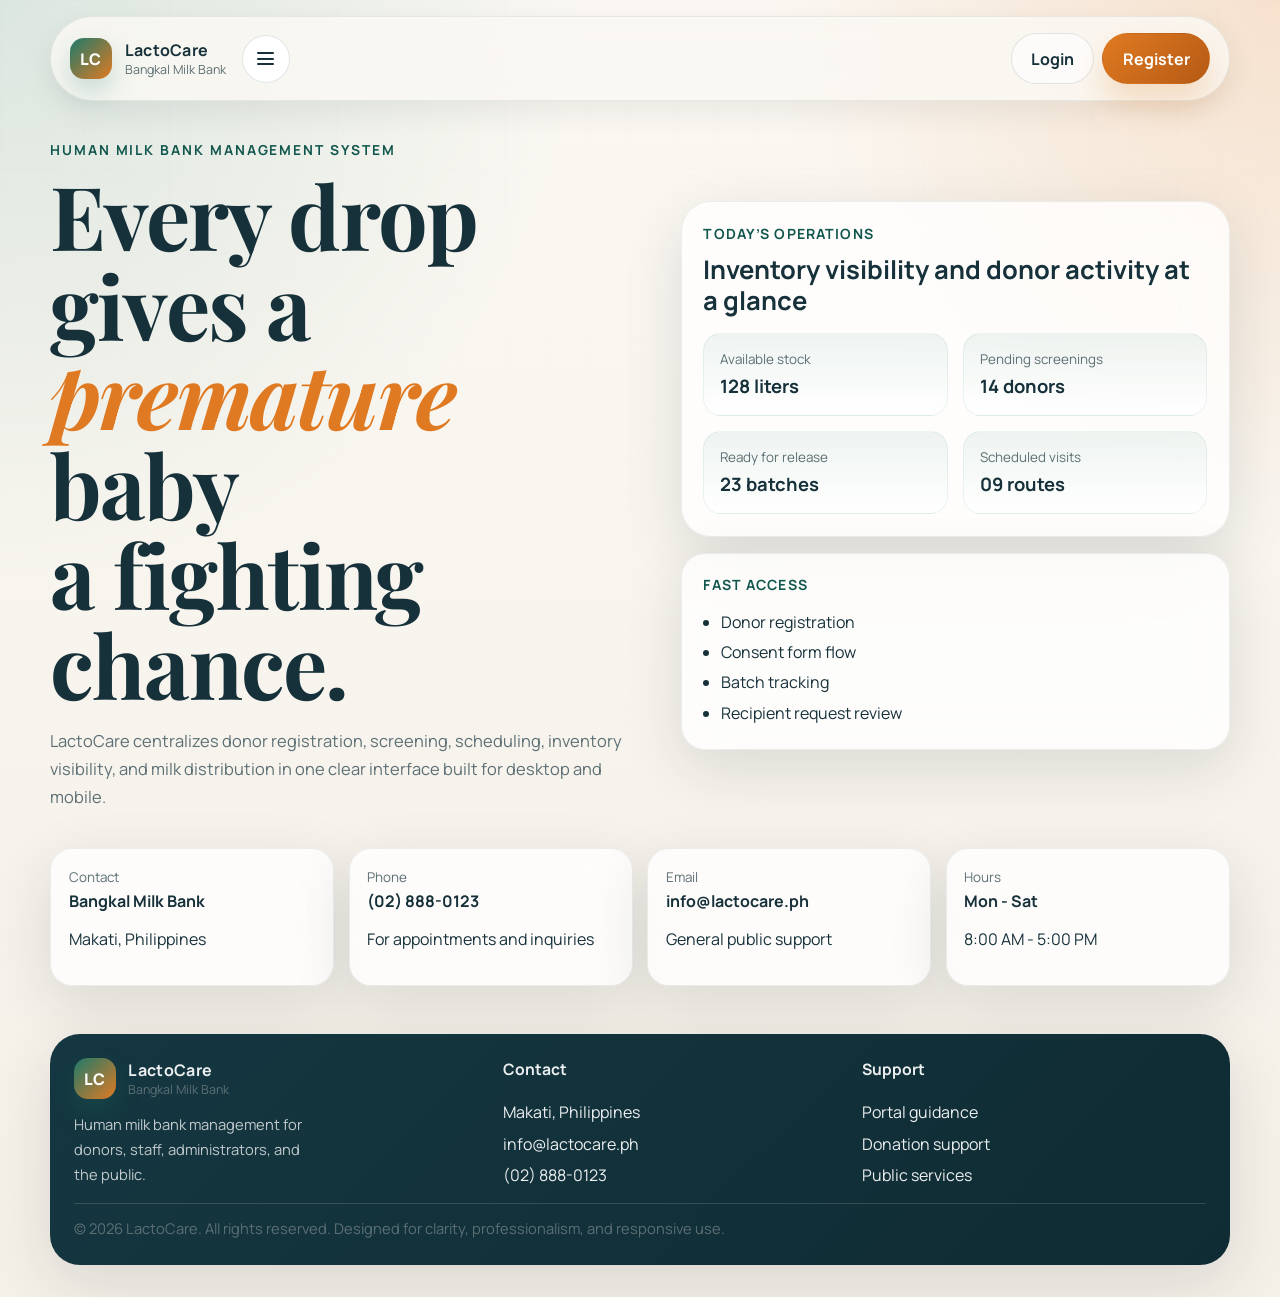
==== index.html @ b1096277 "Initial commit" ====
<!DOCTYPE html>
<html lang="en">
<head>
  <meta charset="UTF-8" />
  <meta name="viewport" content="width=device-width, initial-scale=1.0" />
  <meta name="description" content="LactoCare is a responsive front-end concept for the Bangkal Milk Bank, designed for donors, staff, administrators, and the public." />
  <title>LactoCare | Bangkal Milk Bank</title>
  <link rel="preconnect" href="https://fonts.googleapis.com" />
  <link rel="preconnect" href="https://fonts.gstatic.com" crossorigin />
  <link href="https://fonts.googleapis.com/css2?family=Manrope:wght@400;500;600;700;800&family=Playfair+Display:wght@600;700&display=swap" rel="stylesheet" />
  <link rel="stylesheet" href="styles.css" />
</head>
<body>
  <div class="page-shell">
    <header class="site-header">
      <a class="brand" href="#home" aria-label="LactoCare home">
        <span class="brand-mark">LC</span>
        <span>
          <strong>LactoCare</strong>
          <small>Bangkal Milk Bank</small>
        </span>
      </a>

      <button class="nav-toggle" type="button" aria-expanded="false" aria-controls="primary-navigation">
        <span></span>
        <span></span>
        <span></span>
        <span class="sr-only">Open navigation</span>
      </button>

      <div class="nav-actions">
        <a class="button button-secondary nav-login" href="register.html">Login</a>
        <a class="button button-accent" href="register.html">Register</a>
      </div>

      <nav class="site-nav" id="primary-navigation">
        <a href="index.html">Home</a>
        <a href="about.html">About Us</a>
        <a href="donor.html">Donor Registration</a>
        <a href="consent.html">Consent Form</a>
        <a href="history.html">My Donations</a>
        <a href="staff.html">Staff Dashboard</a>
        <a href="inventory.html">Inventory</a>
        <a href="products.html">Products</a>
      </nav>
    </header>

    <main>
      <section class="hero" id="home">
        <div class="hero-copy reveal">
          <p class="eyebrow">Human Milk Bank Management System</p>
          <h1>Every drop<br>gives a <em class="orange-highlight">premature</em> baby<br>a fighting chance.</h1>
          <p class="hero-text">
            LactoCare centralizes donor registration, screening, scheduling, inventory visibility, and milk distribution in one clear interface built for desktop and mobile.
          </p>
       </div>

        <div class="hero-panel reveal">
          <div class="glass-card hero-card hero-card-main">
            <p>Today’s Operations</p>
            <h2>Inventory visibility and donor activity at a glance</h2>
            <div class="mini-grid">
              <article>
                <span>Available stock</span>
                <strong>128 liters</strong>
              </article>
              <article>
                <span>Pending screenings</span>
                <strong>14 donors</strong>
              </article>
              <article>
                <span>Ready for release</span>
                <strong>23 batches</strong>
              </article>
              <article>
                <span>Scheduled visits</span>
                <strong>09 routes</strong>
              </article>
            </div>
          </div>

          <div class="glass-card hero-card hero-card-side">
            <p>Fast access</p>
            <ul>
              <li>Donor registration</li>
              <li>Consent form flow</li>
              <li>Batch tracking</li>
              <li>Recipient request review</li>
            </ul>
          </div>
        </div>
      </section>

      <section class="info-strip reveal" aria-label="Public information">
        <article>
          <span>Contact</span>
          <strong>Bangkal Milk Bank</strong>
          <p>Makati, Philippines</p>
        </article>
        <article>
          <span>Phone</span>
          <strong>(02) 888-0123</strong>
          <p>For appointments and inquiries</p>
        </article>
        <article>
          <span>Email</span>
          <strong>info@lactocare.ph</strong>
          <p>General public support</p>
        </article>
        <article>
          <span>Hours</span>
          <strong>Mon - Sat</strong>
          <p>8:00 AM - 5:00 PM</p>
        </article>
      </section>

      
    <footer class="site-footer">
      <div class="footer-brand">
        <a class="brand" href="#home" aria-label="LactoCare home">
          <span class="brand-mark">LC</span>
          <span>
            <strong>LactoCare</strong>
            <small>Bangkal Milk Bank</small>
          </span>
        </a>
        <p>Human milk bank management for donors, staff, administrators, and the public.</p>
      </div>
      <div class="footer-section">
        <h3>Contact</h3>
        <ul>
          <li>Makati, Philippines</li>
          <li><a href="mailto:info@lactocare.ph">info@lactocare.ph</a></li>
          <li><a href="tel:+6328880123">(02) 888-0123</a></li>
        </ul>
      </div>
      <div class="footer-section">
        <h3>Support</h3>
        <ul>
          <li>Portal guidance</li>
          <li>Donation support</li>
          <li>Public services</li>
        </ul>
      </div>
      <p class="footer-bottom">&copy; 2026 LactoCare. All rights reserved. Designed for clarity, professionalism, and responsive use.</p>
    </footer>
  </div>

  <script src="script.js"></script>
</body>
</html>
---- styles.css ----
:root {
  color-scheme: light;
  --bg: #f4f0e8;
  --bg-alt: #ffffff;
  --surface: rgba(255, 255, 255, 0.76);
  --surface-strong: #ffffff;
  --text: #17313b;
  --muted: #5c6f74;
  --primary: #1f7a6b;
  --primary-dark: #12574d;
  --secondary: #d9a441;
  --accent: #e07a22;
  --accent-dark: #b55a14;
  --line: rgba(23, 49, 59, 0.12);
  --shadow: 0 18px 60px rgba(18, 30, 36, 0.12);
  --radius-xl: 30px;
  --radius-lg: 22px;
  --radius-md: 16px;
  --content-width: min(1180px, calc(100vw - 2rem));
}

* {
  box-sizing: border-box;
}

html {
  scroll-behavior: smooth;
}

body {
  margin: 0;
  font-family: "Manrope", system-ui, sans-serif;
  color: var(--text);
  background:
    radial-gradient(circle at top left, rgba(31, 122, 107, 0.14), transparent 32%),
    radial-gradient(circle at top right, rgba(224, 122, 34, 0.18), transparent 28%),
    linear-gradient(180deg, #fbf8f3 0%, var(--bg) 100%);
}

body::before {
  content: "";
  position: fixed;
  inset: 0;
  pointer-events: none;
  background-image: linear-gradient(rgba(23, 49, 59, 0.025) 1px, transparent 1px), linear-gradient(90deg, rgba(23, 49, 59, 0.025) 1px, transparent 1px);
  background-size: 42px 42px;
  mask-image: linear-gradient(180deg, rgba(0, 0, 0, 0.35), transparent 80%);
}

img {
  max-width: 100%;
  display: block;
}

button,
a {
  font: inherit;
}

input,
select,
textarea {
  font: inherit;
  color: var(--text);
}

input,
select,
textarea {
  width: 100%;
  min-height: 3rem;
  padding: 0.8rem 0.95rem;
  border: 1px solid rgba(23, 49, 59, 0.15);
  border-radius: 14px;
  background: rgba(255, 255, 255, 0.82);
  transition: border-color 160ms ease, box-shadow 160ms ease, transform 160ms ease;
}

textarea {
  min-height: 8rem;
  resize: vertical;
}

input:focus,
select:focus,
textarea:focus {
  outline: none;
  border-color: rgba(31, 122, 107, 0.5);
  box-shadow: 0 0 0 4px rgba(31, 122, 107, 0.12);
}

label {
  display: block;
  margin: 0 0 0.45rem;
  font-size: 0.92rem;
  font-weight: 700;
}

table {
  width: 100%;
  border-collapse: collapse;
}

th,
td {
  padding: 0.85rem 0.8rem;
  text-align: left;
  border-bottom: 1px solid rgba(23, 49, 59, 0.1);
}

th {
  color: var(--primary-dark);
  font-size: 0.86rem;
  letter-spacing: 0.08em;
  text-transform: uppercase;
}

.form-card,
.table-card {
  padding: 1.25rem;
  border-radius: var(--radius-lg);
  background: var(--surface-strong);
  border: 1px solid rgba(23, 49, 59, 0.08);
  box-shadow: var(--shadow);
}

.field-grid {
  display: grid;
  gap: 1rem;
}

.stack-top {
  margin-top: 1rem;
}

.action-row-spaced {
  margin-top: 1rem;
}

.field-grid.two-col {
  grid-template-columns: repeat(2, minmax(0, 1fr));
}

.helper-text {
  margin: 0.35rem 0 0;
  color: var(--muted);
  font-size: 0.88rem;
}

.status-pill {
  display: inline-flex;
  align-items: center;
  justify-content: center;
  padding: 0.45rem 0.75rem;
  border-radius: 999px;
  background: rgba(31, 122, 107, 0.1);
  color: var(--primary-dark);
  font-size: 0.8rem;
  font-weight: 700;
}

.status-pill.is-collected {
  background: rgba(31, 122, 107, 0.12);
  color: var(--primary-dark);
}

.status-pill.is-screened {
  background: rgba(224, 122, 34, 0.14);
  color: var(--accent-dark);
}

.status-pill.is-pasteurized {
  background: rgba(102, 94, 196, 0.14);
  color: #5c4eb3;
}

.status-pill.is-ready {
  background: rgba(104, 168, 84, 0.14);
  color: #4a8c3a;
}

.status-pill.is-urgent {
  background: rgba(224, 122, 34, 0.14);
  color: var(--accent-dark);
}

.status-pill.is-normal {
  background: rgba(31, 122, 107, 0.12);
  color: var(--primary-dark);
}

.dashboard-shell {
  display: grid;
  grid-template-columns: 220px minmax(0, 1fr);
  gap: 1rem;
  align-items: start;
  margin-top: 1rem;
}

.dashboard-sidebar {
  position: sticky;
  top: 7.25rem;
  display: grid;
  gap: 1.2rem;
  padding: 1rem;
  border-radius: var(--radius-xl);
  background: linear-gradient(180deg, #214b46 0%, #17323f 100%);
  border: 1px solid rgba(241, 205, 133, 0.14);
  box-shadow: 0 18px 36px rgba(15, 43, 51, 0.18);
  color: rgba(255, 255, 255, 0.94);
}

.sidebar-group {
  display: grid;
  gap: 0.6rem;
}

.sidebar-label {
  margin: 0;
  color: rgba(255, 255, 255, 0.84);
  font-size: 0.78rem;
  font-weight: 800;
  letter-spacing: 0.12em;
  text-transform: uppercase;
}

.sidebar-nav {
  display: grid;
  gap: 0.35rem;
}

.sidebar-nav a {
  display: block;
  padding: 0.7rem 0.85rem;
  border-radius: 14px;
  color: rgba(255, 255, 255, 0.72);
  background: transparent;
  transition: background-color 160ms ease, color 160ms ease, transform 160ms ease;
}

.sidebar-nav a.is-active,
.sidebar-nav a:hover,
.sidebar-nav a:focus-visible {
  color: white;
  background: rgba(255, 255, 255, 0.12);
  transform: translateX(2px);
}

.sidebar-title {
  margin: 0;
  color: var(--primary-dark);
  font-size: 0.78rem;
  font-weight: 800;
  letter-spacing: 0.12em;
  text-transform: uppercase;
}

.sidebar-link {
  display: block;
  padding: 0.7rem 0.85rem;
  border-radius: 14px;
  color: var(--muted);
  background: transparent;
  transition: background-color 160ms ease, color 160ms ease, transform 160ms ease;
}

.sidebar-link.is-active,
.sidebar-link:hover,
.sidebar-link:focus-visible {
  color: var(--text);
  background: rgba(31, 122, 107, 0.08);
  transform: translateX(2px);
}

.dashboard-content {
  display: grid;
  gap: 1rem;
}

.dashboard-main {
  display: grid;
  gap: 1rem;
}

.dashboard-top {
  display: flex;
  align-items: center;
  justify-content: space-between;
  gap: 1rem;
  padding: 1rem 1.2rem;
  border-radius: var(--radius-xl);
  background: rgba(255, 255, 255, 0.72);
  border: 1px solid rgba(23, 49, 59, 0.08);
  box-shadow: var(--shadow);
}

.dashboard-top h1 {
  margin: 0.2rem 0 0;
}

.dashboard-actions {
  display: flex;
  align-items: center;
  gap: 0.7rem;
}

.dashboard-mini-pill {
  width: 1.8rem;
  height: 1rem;
  border-radius: 999px;
  background: rgba(23, 49, 59, 0.08);
  border: 1px solid rgba(23, 49, 59, 0.08);
}

.dashboard-banner {
  padding: 0.9rem 1rem;
  border-radius: 14px;
  border: 1px solid rgba(224, 122, 34, 0.5);
  background: rgba(224, 122, 34, 0.08);
  color: #8b4b12;
  font-weight: 700;
}

.dashboard-topbar {
  display: flex;
  align-items: center;
  justify-content: space-between;
  gap: 1rem;
  padding: 1rem 1.2rem;
  border-radius: var(--radius-xl);
  background: rgba(255, 255, 255, 0.72);
  border: 1px solid rgba(23, 49, 59, 0.08);
  box-shadow: var(--shadow);
}

.topbar-actions {
  display: flex;
  align-items: center;
  gap: 0.7rem;
}

.topbar-chip {
  width: 1.8rem;
  height: 1rem;
  border-radius: 999px;
  background: rgba(23, 49, 59, 0.08);
  border: 1px solid rgba(23, 49, 59, 0.08);
}

.dashboard-alert {
  padding: 0.9rem 1rem;
  border-radius: 14px;
  border: 1px solid rgba(224, 122, 34, 0.5);
  background: rgba(224, 122, 34, 0.08);
  color: #8b4b12;
  font-weight: 700;
}

.metric-grid {
  display: grid;
  grid-template-columns: repeat(4, minmax(0, 1fr));
  gap: 1rem;
}

.dashboard-stats {
  display: grid;
  grid-template-columns: repeat(4, minmax(0, 1fr));
  gap: 1rem;
}

.metric-card {
  padding: 1rem 1.05rem;
  border-radius: var(--radius-lg);
  background: rgba(255, 255, 255, 0.82);
  border: 1px solid rgba(23, 49, 59, 0.08);
  box-shadow: var(--shadow);
}

.metric-card span {
  display: block;
  color: var(--muted);
  font-size: 0.84rem;
}

.metric-card strong {
  display: block;
  margin-top: 0.35rem;
  font-size: 2rem;
  line-height: 1;
  color: var(--text);
}

.metric-card p {
  margin: 0.4rem 0 0;
  color: var(--primary-dark);
  font-size: 0.88rem;
}

.dashboard-grid-two {
  display: grid;
  grid-template-columns: repeat(2, minmax(0, 1fr));
  gap: 1rem;
}

.dashboard-card {
  padding: 1.1rem;
  border-radius: var(--radius-lg);
  background: rgba(255, 255, 255, 0.82);
  border: 1px solid rgba(23, 49, 59, 0.08);
  box-shadow: var(--shadow);
}

.dashboard-card-head {
  display: flex;
  align-items: center;
  justify-content: space-between;
  gap: 0.75rem;
  margin-bottom: 0.9rem;
}

.dashboard-card-head h2 {
  margin: 0;
}

.dashboard-grid {
  display: grid;
  grid-template-columns: 1.2fr 1fr;
  gap: 1rem;
}

.panel-card {
  padding: 1.1rem;
  border-radius: var(--radius-lg);
  background: rgba(255, 255, 255, 0.82);
  border: 1px solid rgba(23, 49, 59, 0.08);
  box-shadow: var(--shadow);
}

.panel-card h2,
.panel-card h3 {
  margin-top: 0;
}

.panel-header {
  display: flex;
  align-items: center;
  justify-content: space-between;
  gap: 0.75rem;
  margin-bottom: 0.9rem;
}

.panel-link {
  color: var(--primary-dark);
  font-weight: 700;
}

.batch-list,
.request-list {
  display: grid;
  gap: 0.85rem;
}

.batch-row,
.request-row {
  display: grid;
  grid-template-columns: auto 1fr auto auto;
  gap: 0.8rem;
  align-items: center;
  padding: 0.8rem 0;
  border-top: 1px solid rgba(23, 49, 59, 0.08);
}

.batch-row:first-child,
.request-row:first-child {
  border-top: 0;
  padding-top: 0;
}

.batch-id,
.request-name {
  font-weight: 800;
  color: var(--text);
}

.batch-name {
  color: var(--muted);
  font-size: 0.88rem;
}

.batch-meta,
.request-meta {
  color: var(--muted);
  font-size: 0.88rem;
}

.request-hospital {
  color: var(--muted);
  font-size: 0.84rem;
}

.request-volume,
.batch-volume {
  font-weight: 700;
  color: var(--text);
}

.status-chip {
  display: inline-flex;
  align-items: center;
  justify-content: center;
  padding: 0.35rem 0.7rem;
  border-radius: 999px;
  font-size: 0.76rem;
  font-weight: 800;
  text-transform: uppercase;
}

.status-chip.is-collected { background: rgba(31, 122, 107, 0.12); color: var(--primary-dark); }
.status-chip.is-screened { background: rgba(224, 122, 34, 0.14); color: var(--accent-dark); }
.status-chip.is-pasteurized { background: rgba(102, 94, 196, 0.14); color: #5c4eb3; }
.status-chip.is-ready { background: rgba(104, 168, 84, 0.14); color: #4a8c3a; }
.status-chip.is-urgent { background: rgba(224, 122, 34, 0.14); color: var(--accent-dark); }
.status-chip.is-normal { background: rgba(31, 122, 107, 0.12); color: var(--primary-dark); }

.program-row {
  display: grid;
  grid-template-columns: 110px minmax(0, 1fr) auto;
  gap: 0.85rem;
  align-items: center;
  padding: 0.55rem 0;
}

.program-bars {
  display: grid;
  gap: 0.9rem;
}

.program-bar {
  display: grid;
  grid-template-columns: 110px 1fr auto;
  gap: 0.85rem;
  align-items: center;
}

.program-track {
  position: relative;
  height: 0.65rem;
  border-radius: 999px;
  background: rgba(23, 49, 59, 0.08);
  overflow: hidden;
}

.program-fill {
  position: absolute;
  inset: 0 auto 0 0;
  width: 0%;
  border-radius: inherit;
  background: linear-gradient(135deg, var(--primary), var(--accent));
  transition: width 420ms ease;
}

.program-fill.is-teal { background: linear-gradient(135deg, var(--primary), #33a696); }
.program-fill.is-orange { background: linear-gradient(135deg, var(--accent), var(--accent-dark)); }
.program-fill.is-gold { background: linear-gradient(135deg, #c99400, #e0b13d); }

.program-fill.orange { background: linear-gradient(135deg, var(--accent), var(--accent-dark)); }
.program-fill.teal { background: linear-gradient(135deg, var(--primary), #33a696); }
.program-fill.gold { background: linear-gradient(135deg, #c99400, #e0b13d); }

.dashboard-note {
  margin: 0;
  color: var(--muted);
  font-size: 0.92rem;
}

.auth-shell {
  display: grid;
  grid-template-columns: 0.9fr 1.1fr;
  gap: 1.25rem;
  align-items: stretch;
  min-height: calc(100vh - 2rem);
}

.auth-panel,
.auth-form-panel {
  border-radius: var(--radius-xl);
  overflow: hidden;
  box-shadow: var(--shadow);
  border: 1px solid rgba(23, 49, 59, 0.08);
}

.auth-panel {
  display: grid;
  align-content: space-between;
  padding: 1.5rem;
  color: white;
  background:
    radial-gradient(circle at top left, rgba(255, 255, 255, 0.24), transparent 32%),
    linear-gradient(150deg, #174c44 0%, #1f7a6b 52%, #2f9b87 100%);
}

.auth-panel .eyebrow,
.auth-panel p,
.auth-panel li {
  color: rgba(255, 255, 255, 0.9);
}

.auth-panel h1 {
  margin: 0;
  font-family: "Playfair Display", Georgia, serif;
  font-size: clamp(2.5rem, 5vw, 4.8rem);
  line-height: 0.98;
}

.auth-badge-row {
  display: flex;
  flex-wrap: wrap;
  gap: 0.65rem;
  margin-top: 1.1rem;
}

.auth-badge {
  padding: 0.55rem 0.8rem;
  border-radius: 999px;
  background: rgba(255, 255, 255, 0.14);
  border: 1px solid rgba(255, 255, 255, 0.18);
  font-size: 0.88rem;
}

.auth-card-stack {
  display: grid;
  gap: 0.8rem;
}

.auth-stat {
  padding: 0.9rem 1rem;
  border-radius: 18px;
  background: rgba(255, 255, 255, 0.12);
  border: 1px solid rgba(255, 255, 255, 0.16);
}

.auth-form-panel {
  padding: 1.5rem;
  background: var(--surface-strong);
}

.auth-form-panel h2 {
  margin: 0 0 0.4rem;
  font-family: "Playfair Display", Georgia, serif;
  font-size: clamp(1.8rem, 3vw, 2.4rem);
}

.auth-kicker {
  margin-top: 2rem;
}

.auth-intro {
  max-width: 34ch;
  line-height: 1.7;
}

.auth-form-panel form {
  display: grid;
  gap: 1rem;
  margin-top: 1.25rem;
}

.auth-actions {
  display: flex;
  flex-wrap: wrap;
  gap: 0.75rem;
  justify-content: space-between;
  align-items: center;
}

.auth-links {
  display: flex;
  flex-wrap: wrap;
  gap: 0.7rem 1rem;
  color: var(--muted);
  font-size: 0.92rem;
}

.auth-links a {
  color: var(--primary-dark);
  font-weight: 700;
}

.auth-note {
  margin: 0;
  padding: 0.9rem 1rem;
  border-radius: 18px;
  background: rgba(31, 122, 107, 0.08);
  color: var(--muted);
}

a {
  color: inherit;
  text-decoration: none;
}

.page-shell {
  width: var(--content-width);
  margin: 0 auto;
  padding: 1rem 0 2rem;
}

.site-header {
  position: sticky;
  top: 0.8rem;
  z-index: 20;
  display: flex;
  align-items: center;
  justify-content: space-between;
  gap: 1rem;
  margin-bottom: 1.2rem;
  padding: 1rem 1.2rem;
  background: rgba(251, 248, 243, 0.82);
  backdrop-filter: blur(18px);
  border: 1px solid rgba(23, 49, 59, 0.08);
  border-radius: 999px;
  box-shadow: 0 10px 30px rgba(21, 34, 41, 0.08);
  overflow: visible;
}

.brand {
  display: inline-flex;
  align-items: center;
  gap: 0.8rem;
}

.brand strong,
.brand small {
  display: block;
}

.brand strong {
  font-size: 1rem;
  letter-spacing: 0.02em;
}

.brand small {
  color: var(--muted);
  font-size: 0.78rem;
}

.brand-mark {
  display: grid;
  place-items: center;
  width: 2.6rem;
  height: 2.6rem;
  border-radius: 14px;
  background: linear-gradient(135deg, var(--primary), var(--accent));
  color: white;
  font-weight: 800;
  box-shadow: 0 12px 24px rgba(31, 122, 107, 0.22);
}

.nav-actions {
  display: flex;
  align-items: center;
  gap: 0.5rem;
  margin-left: auto;
}

.nav-actions .button {
  white-space: nowrap;
}

.site-nav {
  display: none;
  position: absolute;
  top: calc(100% + 0.7rem);
  left: 1rem;
  right: 1rem;
  padding: 0.8rem;
  flex-direction: column;
  align-items: stretch;
  gap: 0.35rem;
  background: rgba(248, 243, 235, 0.98);
  border: 1px solid rgba(23, 49, 59, 0.08);
  border-radius: 28px;
  box-shadow: 0 18px 38px rgba(21, 34, 41, 0.14);
  z-index: 21;
}

.site-nav.is-open {
  display: flex;
}

.site-nav a {
  padding: 0.78rem 1rem;
  border-radius: 16px;
  color: var(--muted);
  background: rgba(31, 122, 107, 0.03);
  transition: background-color 160ms ease, color 160ms ease, transform 160ms ease;
}

.site-nav a.nav-cta {
  color: white;
  background: linear-gradient(135deg, var(--accent), var(--accent-dark));
  box-shadow: 0 12px 24px rgba(224, 122, 34, 0.22);
}

.site-nav a.nav-cta:hover,
.site-nav a.nav-cta:focus-visible {
  color: white;
  background: linear-gradient(135deg, var(--accent-dark), #9a4910);
}

.site-nav a:hover,
.site-nav a:focus-visible {
  color: var(--text);
  background: rgba(31, 122, 107, 0.08);
  transform: translateY(-1px);
}

.nav-toggle {
  display: inline-flex;
  width: 3rem;
  height: 3rem;
  border: 1px solid var(--line);
  border-radius: 999px;
  background: var(--bg-alt);
  align-items: center;
  justify-content: center;
  gap: 0.22rem;
  flex-direction: column;
  cursor: pointer;
}

.nav-toggle span {
  width: 1.1rem;
  height: 2px;
  border-radius: 999px;
  background: var(--text);
}

.hero {
  display: grid;
  grid-template-columns: 1.05fr 0.95fr;
  gap: 1.5rem;
  align-items: center;
  padding: 1.2rem 0 1.8rem;
}

.hero-copy,
.hero-panel,
.content-section,
.cta-panel,
.info-strip,
.site-footer {
  position: relative;
}

.eyebrow {
  margin: 0 0 0.7rem;
  color: var(--primary-dark);
  font-size: 0.86rem;
  font-weight: 700;
  letter-spacing: 0.14em;
  text-transform: uppercase;
}

.hero h1,
.section-heading h2,
.cta-panel h2 {
  margin: 0;
  font-family: "Playfair Display", Georgia, serif;
  letter-spacing: -0.02em;
  line-height: 1.02;
}

.hero h1 {
  max-width: 11ch;
  font-size: clamp(3rem, 8vw, 5.5rem);
}

.orange-highlight {
  color: var(--accent);
}

.hero-text,
.text-block p,
.service-card p,
.program-card p,
.timeline p,
.cta-panel p,
.site-footer p {
  color: var(--muted);
  line-height: 1.7;
}

.hero-text {
  max-width: 60ch;
  margin: 1.2rem 0 0;
  font-size: 1.03rem;
}

.hero-actions {
  display: flex;
  flex-wrap: wrap;
  gap: 0.85rem;
  margin-top: 1.6rem;
}

.button {
  display: inline-flex;
  align-items: center;
  justify-content: center;
  min-height: 3.2rem;
  padding: 0.8rem 1.2rem;
  border-radius: 999px;
  border: 1px solid transparent;
  font-weight: 700;
  transition: transform 160ms ease, box-shadow 160ms ease, background-color 160ms ease, border-color 160ms ease;
}

.button:hover,
.button:focus-visible {
  transform: translateY(-2px);
}

.button-primary {
  color: white;
  background: linear-gradient(135deg, var(--primary), #2f9b87);
  box-shadow: 0 18px 30px rgba(31, 122, 107, 0.24);
}

.button-primary:hover,
.button-primary:focus-visible {
  box-shadow: 0 20px 36px rgba(31, 122, 107, 0.3);
}

.button-secondary {
  color: var(--text);
  background: rgba(255, 255, 255, 0.62);
  border-color: var(--line);
}

.button-accent {
  color: white;
  background: linear-gradient(135deg, var(--accent), var(--accent-dark));
  box-shadow: 0 18px 30px rgba(224, 122, 34, 0.22);
}

.button-accent:hover,
.button-accent:focus-visible {
  box-shadow: 0 20px 36px rgba(224, 122, 34, 0.28);
}

.hero-metrics {
  display: grid;
  grid-template-columns: repeat(3, minmax(0, 1fr));
  gap: 0.9rem;
  padding: 0;
  margin: 2rem 0 0;
  list-style: none;
}

.hero-metrics li {
  padding: 1rem;
  border-radius: var(--radius-md);
  background: rgba(255, 255, 255, 0.66);
  border: 1px solid var(--line);
  backdrop-filter: blur(12px);
}

.hero-metrics strong {
  display: block;
  font-size: 1.3rem;
}

.hero-metrics span {
  color: var(--muted);
  font-size: 0.88rem;
}

.hero-panel {
  display: grid;
  gap: 1rem;
}

.glass-card,
.info-strip article,
.service-card,
.program-card,
.timeline article,
.feature-list article,
.cta-panel {
  background: var(--surface);
  border: 1px solid rgba(23, 49, 59, 0.08);
  box-shadow: var(--shadow);
  backdrop-filter: blur(20px);
}

.hero-card {
  border-radius: var(--radius-xl);
}

.hero-card-main {
  padding: 1.35rem;
}

.hero-card-main p,
.hero-card-side p {
  margin: 0 0 0.8rem;
  color: var(--primary-dark);
  font-size: 0.88rem;
  font-weight: 700;
  letter-spacing: 0.08em;
  text-transform: uppercase;
}

.hero-card-main h2 {
  margin: 0 0 1rem;
  font-size: 1.6rem;
  line-height: 1.2;
}

.mini-grid {
  display: grid;
  grid-template-columns: repeat(2, minmax(0, 1fr));
  gap: 0.9rem;
}

.mini-grid article {
  padding: 1rem;
  border-radius: 18px;
  background: linear-gradient(180deg, rgba(31, 122, 107, 0.07), rgba(255, 255, 255, 0.85));
  border: 1px solid rgba(31, 122, 107, 0.08);
}

.mini-grid span,
.info-strip span {
  display: block;
  color: var(--muted);
  font-size: 0.84rem;
}

.mini-grid strong {
  display: block;
  margin-top: 0.35rem;
  font-size: 1.15rem;
}

.hero-card-side {
  padding: 1.3rem 1.35rem;
  align-self: end;
  border-radius: 24px;
}

.hero-card-side ul {
  margin: 0;
  padding-left: 1.1rem;
  color: var(--text);
  line-height: 1.9;
}

.info-strip {
  display: grid;
  grid-template-columns: repeat(4, minmax(0, 1fr));
  gap: 0.9rem;
  margin-top: 0.5rem;
}

.info-strip article {
  padding: 1.15rem 1.1rem;
  border-radius: 22px;
}

.info-strip strong {
  display: block;
  margin: 0.3rem 0;
  font-size: 1rem;
}

.content-section {
  padding: 3.5rem 0 0;
}

.section-heading {
  display: grid;
  gap: 0.15rem;
  margin-bottom: 1.25rem;
}

.section-heading h2,
.cta-panel h2 {
  max-width: 16ch;
  font-size: clamp(2rem, 4vw, 3.3rem);
}

.two-column-layout {
  display: grid;
  grid-template-columns: 1fr 1fr;
  gap: 1rem;
}

.text-block,
.feature-list,
.programs-layout,
.timeline {
  display: grid;
  gap: 1rem;
}

.text-block {
  padding: 1.2rem 0;
}

.feature-list article,
.service-card,
.program-card,
.timeline article,
.cta-panel {
  border-radius: var(--radius-lg);
}

.feature-list article,
.service-card,
.program-card {
  padding: 1.25rem;
}

.feature-list h3,
.service-card h3,
.program-card h3,
.timeline h3 {
  margin: 0 0 0.45rem;
  font-size: 1.12rem;
}

.card-grid,
.programs-layout {
  grid-template-columns: repeat(4, minmax(0, 1fr));
}

.about-hero,
.donor-hero,
.consent-hero,
.history-hero {
  padding: 1rem 0 1.3rem;
}

.about-title,
.donor-hero h1,
.consent-hero h1,
.history-hero h1 {
  margin: 0;
  font-family: "Playfair Display", Georgia, serif;
  letter-spacing: -0.03em;
  line-height: 0.98;
  font-size: clamp(2.6rem, 5vw, 4.4rem);
}

.about-sub,
.donor-hero-text,
.consent-hero-text,
.history-hero-text {
  max-width: 58ch;
  margin: 0.85rem 0 0;
  color: var(--muted);
  line-height: 1.7;
}

.about-grid {
  display: grid;
  grid-template-columns: repeat(2, minmax(0, 1fr));
  gap: 1rem;
  margin-top: 1rem;
}

.about-card,
.facility-card,
.history-summary-card,
.consent-card,
.donor-card {
  padding: 1.15rem;
  border-radius: var(--radius-lg);
  background: rgba(255, 255, 255, 0.82);
  border: 1px solid rgba(23, 49, 59, 0.08);
  box-shadow: var(--shadow);
}

.facility-grid {
  display: grid;
  grid-template-columns: repeat(3, minmax(0, 1fr));
  gap: 1rem;
}

.facility-card {
  display: flex;
  align-items: center;
  gap: 0.9rem;
}

.facility-img {
  display: grid;
  place-items: center;
  width: 4rem;
  height: 4rem;
  border-radius: 16px;
  font-size: 1.65rem;
  box-shadow: inset 0 0 0 1px rgba(23, 49, 59, 0.06);
}

.facility-name,
.about-card-title,
.history-summary-card h2,
.consent-card h2,
.donor-card h2 {
  margin: 0;
  font-size: 1.08rem;
}

.facility-desc,
.about-card-text,
.history-summary-card p,
.consent-card p,
.donor-card p {
  margin: 0.35rem 0 0;
  color: var(--muted);
  line-height: 1.65;
}

.donor-layout,
.consent-layout,
.history-layout {
  display: grid;
  grid-template-columns: 1.1fr 0.9fr;
  gap: 1rem;
  align-items: start;
}

.history-timeline {
  display: grid;
  gap: 1rem;
}

.history-summary {
  display: grid;
  grid-template-columns: repeat(3, minmax(0, 1fr));
  gap: 1rem;
}

.donor-action-row,
.consent-action-row {
  display: flex;
  flex-wrap: wrap;
  gap: 0.85rem;
  margin-top: 1rem;
}

.consent-checklist {
  display: grid;
  gap: 0.7rem;
}

.consent-checklist label {
  display: flex;
  gap: 0.7rem;
  align-items: flex-start;
  font-weight: 600;
}

.consent-checklist input {
  width: auto;
  min-height: auto;
  margin-top: 0.2rem;
}

.history-table-wrap {
  overflow-x: auto;
}

.history-dashboard {
  display: grid;
  gap: 1rem;
  padding-top: 0.5rem;
}

.history-head {
  display: flex;
  align-items: flex-start;
  justify-content: space-between;
  gap: 1rem;
}

.history-head h1 {
  margin: 0.2rem 0 0;
  font-family: "Playfair Display", Georgia, serif;
  letter-spacing: -0.03em;
  line-height: 0.98;
  font-size: clamp(2.2rem, 4vw, 3.4rem);
}

.history-subtitle {
  margin: 0.25rem 0 0;
  color: var(--muted);
  font-size: 0.88rem;
}

.history-cta {
  align-self: flex-start;
}

.history-stats {
  display: grid;
  grid-template-columns: repeat(2, minmax(0, 1fr));
  gap: 1rem;
}

.history-stat {
  padding: 0.95rem 1rem;
  border-radius: 18px;
  background: rgba(255, 255, 255, 0.88);
  border: 1px solid rgba(23, 49, 59, 0.08);
  box-shadow: var(--shadow);
}

.history-stat strong {
  display: block;
  color: var(--accent-dark);
  font-family: "Playfair Display", Georgia, serif;
  font-size: 1.7rem;
  line-height: 1;
}

.history-stat span {
  display: block;
  margin-top: 0.35rem;
  color: var(--muted);
  font-size: 0.84rem;
}

.history-stat-teal strong { color: var(--primary-dark); }
.history-stat-orange strong { color: var(--accent-dark); }
.history-stat-gold strong { color: #a76e00; }
.history-stat-blue strong { color: #2f6f9a; }

.history-panel {
  padding: 1rem;
  border-radius: var(--radius-lg);
  background: rgba(255, 255, 255, 0.88);
  border: 1px solid rgba(23, 49, 59, 0.08);
  box-shadow: var(--shadow);
  min-height: 19rem;
}

.history-panel-head {
  margin-bottom: 0.85rem;
}

.history-panel-head h2 {
  margin: 0;
  font-size: 1rem;
}

.history-timeline-list {
  display: grid;
  gap: 1rem;
  max-width: 35rem;
}

.history-event {
  display: grid;
  grid-template-columns: auto 1fr;
  gap: 0.85rem;
  align-items: start;
}

.history-marker {
  display: grid;
  place-items: center;
  width: 1.45rem;
  height: 1.45rem;
  margin-top: 0.1rem;
  border-radius: 999px;
  font-size: 0.8rem;
  font-weight: 800;
  color: white;
}

.history-marker-teal { background: rgba(31, 122, 107, 0.95); }
.history-marker-orange { background: rgba(224, 122, 34, 0.95); }
.history-marker-blue { background: rgba(47, 111, 154, 0.95); }

.history-event-body h3 {
  margin: 0;
  font-size: 0.95rem;
}

.history-event-body p {
  margin: 0.25rem 0 0;
  color: var(--muted);
  font-size: 0.83rem;
  line-height: 1.4;
}

.history-event-title-row {
  display: flex;
  flex-wrap: wrap;
  align-items: center;
  gap: 0.55rem;
}

.history-status {
  display: inline-flex;
  align-items: center;
  padding: 0.18rem 0.45rem;
  border-radius: 999px;
  font-size: 0.68rem;
  font-weight: 800;
}

.history-status-ready {
  background: rgba(31, 122, 107, 0.12);
  color: var(--primary-dark);
}

.history-status-warm {
  background: rgba(224, 122, 34, 0.12);
  color: var(--accent-dark);
}

.donor-wizard {
  display: grid;
  grid-template-columns: 250px minmax(0, 1fr);
  gap: 1rem;
  align-items: start;
  padding-top: 0.5rem;
}

.donor-sidebar {
  display: grid;
  gap: 1rem;
  padding: 1rem 0.9rem;
  border-radius: 24px;
  background: linear-gradient(180deg, rgba(31, 122, 107, 0.1) 0%, rgba(15, 43, 51, 0.92) 100%);
  border: 1px solid rgba(31, 122, 107, 0.14);
  color: rgba(255, 255, 255, 0.94);
  box-shadow: 0 16px 34px rgba(15, 43, 51, 0.16);
  min-height: 26rem;
}

.donor-sidebar h1 {
  margin: 0;
  font-family: "Playfair Display", Georgia, serif;
  font-size: 1.28rem;
  line-height: 1.1;
  color: #fff9f0;
}

.donor-steps {
  display: grid;
  gap: 0.45rem;
}

.donor-step {
  display: grid;
  grid-template-columns: auto 1fr;
  gap: 0.75rem;
  align-items: center;
  padding: 0.72rem 0.8rem;
  border-radius: 16px;
  color: rgba(255, 255, 255, 0.82);
  background: rgba(255, 255, 255, 0.05);
}

.donor-step-number {
  display: grid;
  place-items: center;
  width: 1.55rem;
  height: 1.55rem;
  border-radius: 999px;
  background: rgba(255, 255, 255, 0.18);
  font-size: 0.72rem;
  font-weight: 800;
}

.donor-step.is-complete .donor-step-number {
  background: var(--primary);
}

.donor-step.is-active {
  color: white;
  background: rgba(255, 255, 255, 0.12);
}

.donor-step.is-active .donor-step-number {
  background: var(--accent);
}

.donor-step-label {
  font-size: 0.88rem;
  font-weight: 700;
}

.donor-step-footer {
  margin-top: auto;
  color: rgba(255, 255, 255, 0.62);
  font-size: 0.76rem;
}

.donor-main {
  display: grid;
  gap: 1rem;
}

.donor-stack {
  display: grid;
  gap: 1rem;
}

.donor-section-head {
  display: flex;
  align-items: flex-start;
  justify-content: space-between;
  gap: 1rem;
}

.donor-section-head h2 {
  margin: 0.15rem 0 0;
  font-family: "Playfair Display", Georgia, serif;
  letter-spacing: -0.03em;
  line-height: 1;
  font-size: clamp(1.8rem, 3vw, 2.8rem);
}

.donor-section-subtitle {
  margin: 0.25rem 0 0;
  color: var(--muted);
  font-size: 0.9rem;
}

.donor-section-card {
  display: grid;
  gap: 1rem;
}

.donor-section-copy h3 {
  margin: 0.1rem 0 0;
  font-size: 1.05rem;
}

.donor-form-grid-block {
  margin-top: 0.2rem;
}

.donor-confirm-grid {
  display: grid;
  gap: 0.75rem;
}

.donor-accept-row {
  margin-top: 0;
}

.donor-form-grid {
  display: grid;
  grid-template-columns: repeat(2, minmax(0, 1fr));
  gap: 0.9rem 1rem;
}

.donor-field label {
  display: block;
  margin-bottom: 0.35rem;
  font-size: 0.88rem;
  font-weight: 700;
}

.donor-field small {
  display: block;
  margin-top: 0.35rem;
  color: var(--muted);
  font-size: 0.76rem;
}

.donor-field-full {
  grid-column: 1 / -1;
}

.donor-note {
  margin: 0;
  color: var(--muted);
  font-size: 0.9rem;
}

.donor-check-panel {
  padding: 0.95rem 1rem;
  border-radius: 16px;
  background: rgba(31, 122, 107, 0.1);
  border: 1px solid rgba(31, 122, 107, 0.16);
}

.donor-check-panel h3 {
  margin: 0 0 0.7rem;
  font-size: 0.92rem;
}

.donor-check-list {
  display: grid;
  gap: 0.45rem;
  margin: 0;
  padding: 0;
  list-style: none;
  font-size: 0.82rem;
}

.donor-check-list li {
  display: flex;
  gap: 0.5rem;
  align-items: flex-start;
}

.donor-check-list li::before {
  content: "✓";
  color: var(--primary-dark);
  font-weight: 800;
}

.donor-check-list li:last-child {
  margin-bottom: 0;
}

.donor-actions {
  display: flex;
  justify-content: flex-end;
  gap: 0.75rem;
}

.consent-shell {
  display: grid;
  place-items: start center;
  padding-top: 0.5rem;
}

.consent-column {
  width: min(100%, 560px);
  display: grid;
  gap: 0.95rem;
}

.consent-head {
  text-align: center;
}

.consent-head .consent-icon {
  display: grid;
  place-items: center;
  width: 2.7rem;
  height: 2.7rem;
  margin: 0 auto 0.8rem;
  border-radius: 14px;
  background: rgba(224, 122, 34, 0.14);
  color: var(--accent-dark);
  font-size: 1.2rem;
}

.consent-head h1 {
  margin: 0;
  font-family: "Playfair Display", Georgia, serif;
  letter-spacing: -0.03em;
  line-height: 1;
  font-size: clamp(2rem, 4vw, 2.9rem);
}

.consent-head p {
  margin: 0.4rem 0 0;
  color: var(--muted);
}

.consent-stack {
  display: grid;
  gap: 0.95rem;
}

.consent-card-stack {
  padding: 1rem 1.05rem;
  border-radius: var(--radius-lg);
  background: rgba(255, 255, 255, 0.82);
  border: 1px solid rgba(23, 49, 59, 0.08);
  box-shadow: var(--shadow);
}

.consent-card-stack h2 {
  margin: 0 0 0.55rem;
  font-size: 0.95rem;
}

.consent-card-stack p {
  margin: 0;
  color: var(--muted);
  line-height: 1.65;
  font-size: 0.88rem;
}

.consent-accept {
  display: flex;
  gap: 0.65rem;
  align-items: flex-start;
  padding: 0.75rem 0.8rem;
  margin-top: 0.9rem;
  border-radius: 14px;
  background: rgba(248, 245, 238, 0.82);
}

.consent-accept input {
  width: auto;
  min-height: auto;
  margin-top: 0.2rem;
}

.consent-signature-box {
  margin-top: 0.9rem;
  padding: 1rem;
  border-radius: 14px;
  border: 1px dashed rgba(23, 49, 59, 0.18);
  background: rgba(248, 245, 238, 0.72);
  text-align: center;
  color: var(--muted);
}

.consent-signature-meta {
  display: flex;
  justify-content: space-between;
  gap: 0.75rem;
  margin-top: 0.65rem;
  color: var(--muted);
  font-size: 0.78rem;
}

.consent-actions {
  display: flex;
  justify-content: center;
  gap: 0.75rem;
}

.programs-layout {
  grid-template-columns: repeat(3, minmax(0, 1fr));
}

.timeline article {
  display: grid;
  grid-template-columns: auto 1fr;
  gap: 1rem;
  align-items: start;
  padding: 1.15rem 1.2rem;
}

.timeline span {
  display: grid;
  place-items: center;
  width: 2.4rem;
  height: 2.4rem;
  border-radius: 999px;
  background: rgba(31, 122, 107, 0.12);
  color: var(--primary-dark);
  font-weight: 800;
}

.cta-panel {
  display: flex;
  align-items: end;
  justify-content: space-between;
  gap: 1rem;
  margin-top: 3.2rem;
  padding: 1.5rem;
}

.products-hero {
  padding: 1rem 0 1.3rem;
}

.products-hero h1 {
  max-width: 14ch;
  margin: 0;
  font-family: "Playfair Display", Georgia, serif;
  letter-spacing: -0.03em;
  line-height: 0.98;
  font-size: clamp(2.6rem, 5vw, 4.4rem);
}

.products-hero-text {
  max-width: 55ch;
  margin: 0.85rem 0 0;
  color: var(--muted);
  line-height: 1.7;
}

.products-tags {
  display: flex;
  flex-wrap: wrap;
  gap: 0.6rem;
  margin-top: 1rem;
}

.products-tag {
  display: inline-flex;
  align-items: center;
  padding: 0.42rem 0.78rem;
  border-radius: 999px;
  background: rgba(255, 255, 255, 0.72);
  border: 1px solid var(--line);
  color: var(--primary-dark);
  font-size: 0.84rem;
  font-weight: 700;
}

.products-layout {
  display: grid;
  grid-template-columns: 220px minmax(0, 1fr);
  gap: 1rem;
  align-items: start;
  margin-top: 0.9rem;
}

.products-sidebar {
  position: sticky;
  top: 6rem;
  display: grid;
  gap: 1rem;
}

.products-filter-card {
  padding: 1rem;
  border-radius: var(--radius-lg);
  background: rgba(255, 255, 255, 0.74);
  border: 1px solid rgba(23, 49, 59, 0.08);
  box-shadow: var(--shadow);
}

.products-filter-card h2 {
  margin: 0 0 0.9rem;
  color: var(--primary-dark);
  font-size: 0.8rem;
  font-weight: 800;
  letter-spacing: 0.12em;
  text-transform: uppercase;
}

.products-category-list,
.products-toggles {
  display: grid;
  gap: 0.45rem;
}

.products-category-list a,
.products-toggles a {
  display: flex;
  align-items: center;
  justify-content: space-between;
  gap: 0.7rem;
  padding: 0.68rem 0.8rem;
  border-radius: 14px;
  color: var(--muted);
  background: rgba(248, 245, 238, 0.72);
  transition: background-color 160ms ease, color 160ms ease, transform 160ms ease;
}

.products-category-list a strong,
.products-toggles a strong {
  display: inline-flex;
  min-width: 1.55rem;
  height: 1.55rem;
  align-items: center;
  justify-content: center;
  border-radius: 999px;
  background: rgba(224, 122, 34, 0.12);
  color: var(--accent-dark);
  font-size: 0.78rem;
}

.products-category-list a.is-active,
.products-category-list a:hover,
.products-category-list a:focus-visible,
.products-toggles a:hover,
.products-toggles a:focus-visible {
  color: var(--text);
  background: rgba(31, 122, 107, 0.08);
  transform: translateX(2px);
}

.products-price-row {
  display: grid;
  grid-template-columns: repeat(2, minmax(0, 1fr));
  gap: 0.7rem;
}

.products-price-row label {
  display: grid;
  gap: 0.4rem;
  color: var(--muted);
  font-size: 0.82rem;
  font-weight: 700;
}

.products-price-row input,
.products-sort select {
  width: 100%;
  min-height: 2.7rem;
  padding: 0.55rem 0.8rem;
  border-radius: 12px;
  border: 1px solid var(--line);
  background: rgba(255, 255, 255, 0.86);
  color: var(--text);
  font: inherit;
}

.products-main {
  display: grid;
  gap: 1rem;
}

.products-banner {
  display: grid;
  grid-template-columns: auto minmax(0, 1fr) auto;
  gap: 1rem;
  align-items: center;
  padding: 1rem;
  border-radius: var(--radius-lg);
  background: #17313b;
  color: #f6ecdf;
  box-shadow: var(--shadow);
}

.products-banner-icon {
  display: grid;
  place-items: center;
  width: 2.8rem;
  height: 2.8rem;
  border-radius: 12px;
  background: rgba(224, 122, 34, 0.8);
  color: white;
  font-size: 1.35rem;
}

.products-banner h2 {
  margin: 0;
  font-size: 1.05rem;
  color: white;
}

.products-banner p {
  margin: 0.3rem 0 0;
  color: rgba(255, 255, 255, 0.72);
  font-size: 0.92rem;
}

.products-toolbar {
  display: flex;
  align-items: center;
  justify-content: space-between;
  gap: 1rem;
  color: var(--muted);
}

.products-toolbar p {
  margin: 0;
}

.products-sort {
  display: inline-flex;
  align-items: center;
  gap: 0.6rem;
  font-size: 0.9rem;
}

.products-sort span {
  color: var(--muted);
}

.products-grid {
  display: grid;
  grid-template-columns: repeat(3, minmax(0, 1fr));
  gap: 1rem;
}

.product-card {
  overflow: hidden;
  border-radius: 18px;
  background: rgba(255, 255, 255, 0.82);
  border: 1px solid rgba(23, 49, 59, 0.08);
  box-shadow: var(--shadow);
}

.product-card-top {
  position: relative;
  min-height: 6.9rem;
  display: grid;
  place-items: center;
  background: #f7eadf;
}

.product-card-top.is-cream { background: #f7eadf; }
.product-card-top.is-peach { background: #f8e5db; }
.product-card-top.is-blue { background: #dbeefd; }
.product-card-top.is-sky { background: #e7f1fe; }
.product-card-top.is-lilac { background: #efe2ff; }

.product-badge {
  position: absolute;
  top: 0.6rem;
  left: 0.6rem;
  display: inline-flex;
  align-items: center;
  padding: 0.3rem 0.5rem;
  border-radius: 999px;
  background: rgba(224, 122, 34, 0.16);
  color: var(--accent-dark);
  font-size: 0.72rem;
  font-weight: 800;
}

.product-badge.is-new {
  background: rgba(31, 122, 107, 0.14);
  color: var(--primary-dark);
}

.product-badge.is-sale {
  background: rgba(224, 122, 34, 0.16);
  color: var(--accent-dark);
}

.product-wishlist {
  position: absolute;
  top: 0.55rem;
  right: 0.55rem;
  width: 1.5rem;
  height: 1.5rem;
  border-radius: 999px;
  border: 1px solid rgba(23, 49, 59, 0.08);
  background: rgba(255, 255, 255, 0.86);
  color: var(--muted);
  font-size: 0.95rem;
  line-height: 1;
}

.product-icon {
  display: grid;
  place-items: center;
  width: 2.7rem;
  height: 2.7rem;
  font-size: 2rem;
}

.product-card-body {
  display: grid;
  gap: 0.45rem;
  padding: 0.95rem;
}

.product-kicker {
  margin: 0;
  color: var(--primary-dark);
  font-size: 0.72rem;
  font-weight: 800;
  letter-spacing: 0.12em;
  text-transform: uppercase;
}

.product-card-body h3 {
  margin: 0;
  font-size: 1rem;
  line-height: 1.3;
}

.product-desc {
  margin: 0;
  color: var(--muted);
  line-height: 1.55;
  font-size: 0.88rem;
}

.product-meta {
  display: flex;
  align-items: center;
  justify-content: space-between;
  gap: 0.8rem;
  padding-top: 0.2rem;
}

.product-meta strong {
  color: var(--text);
  font-size: 1.05rem;
}

.product-rating {
  color: #d19b1d;
  font-size: 0.78rem;
  font-weight: 800;
}

.product-rating span {
  color: var(--muted);
  font-weight: 700;
}

.product-actions {
  display: flex;
  align-items: center;
  justify-content: space-between;
  gap: 0.8rem;
  padding-top: 0.35rem;
}

.product-add {
  min-height: 2.5rem;
  padding-inline: 0.95rem;
  font-size: 0.88rem;
}

.product-link {
  color: var(--primary-dark);
  font-size: 0.8rem;
  font-weight: 800;
}

.site-footer {
  display: grid;
  grid-template-columns: 1.2fr repeat(2, minmax(0, 1fr));
  gap: 1rem;
  margin-top: 3rem;
  padding: 1.5rem;
  border-radius: var(--radius-xl);
  background: linear-gradient(135deg, #153741 0%, #0f2b33 100%);
  color: rgba(255, 255, 255, 0.92);
  box-shadow: var(--shadow);
}

.site-footer p {
  margin: 0;
  font-size: 0.92rem;
}

.site-footer h3 {
  margin: 0 0 0.45rem;
  font-size: 0.98rem;
}

.site-footer a {
  color: rgba(255, 255, 255, 0.92);
}

.site-footer ul {
  margin: 0;
  padding: 0;
  list-style: none;
  display: grid;
  gap: 0.55rem;
}

.footer-brand {
  display: grid;
  gap: 0.8rem;
}

.footer-brand p {
  color: rgba(255, 255, 255, 0.74);
  max-width: 28ch;
}

.footer-section {
  display: grid;
  gap: 0.7rem;
}

.footer-bottom {
  grid-column: 1 / -1;
  padding-top: 0.75rem;
  margin-top: 0.25rem;
  border-top: 1px solid rgba(255, 255, 255, 0.14);
  color: rgba(255, 255, 255, 0.72);
  font-size: 0.88rem;
}

.reveal {
  opacity: 0;
  transform: translateY(18px);
  transition: opacity 420ms ease, transform 420ms ease;
}

.reveal.is-visible {
  opacity: 1;
  transform: translateY(0);
}

.sr-only {
  position: absolute;
  width: 1px;
  height: 1px;
  padding: 0;
  margin: -1px;
  overflow: hidden;
  clip: rect(0, 0, 0, 0);
  white-space: nowrap;
  border: 0;
}

:focus-visible {
  outline: 3px solid rgba(31, 122, 107, 0.32);
  outline-offset: 3px;
}

@media (max-width: 1080px) {
  .hero,
  .two-column-layout,
  .auth-shell,
  .cta-panel,
  .site-footer {
    grid-template-columns: 1fr;
    flex-direction: column;
    align-items: stretch;
  }

  .products-layout,
  .products-banner {
    grid-template-columns: 1fr;
  }

  .products-sidebar {
    position: static;
  }

  .card-grid,
  .programs-layout,
  .info-strip {
    grid-template-columns: repeat(2, minmax(0, 1fr));
  }

  .about-grid,
  .facility-grid,
  .donor-layout,
  .consent-layout,
  .history-layout,
  .history-summary {
    grid-template-columns: 1fr;
  }

  .products-grid {
    grid-template-columns: repeat(2, minmax(0, 1fr));
  }

  .donor-wizard {
    grid-template-columns: 1fr;
  }

  .donor-sidebar {
    min-height: auto;
  }

  .consent-column {
    width: min(100%, 620px);
  }

  .hero h1,
  .section-heading h2,
  .cta-panel h2 {
    max-width: none;
  }
}

@media (max-width: 780px) {
  .page-shell {
    width: min(100vw - 1rem, 1180px);
    padding-top: 0.5rem;
  }

  .site-header {
    position: sticky;
    top: 0.5rem;
    border-radius: 28px;
    gap: 0.65rem;
  }

  .site-nav {
    top: calc(100% + 0.55rem);
    left: 0.6rem;
    right: 0.6rem;
    padding: 0.7rem;
  }

  .site-nav.is-open {
    display: flex;
  }

  .site-nav a {
    width: 100%;
    padding: 0.9rem 1rem;
  }

  .site-nav a.nav-cta {
    background: linear-gradient(135deg, var(--accent), var(--accent-dark));
  }

  .nav-actions {
    gap: 0.4rem;
  }

  .nav-actions .button {
    padding-inline: 0.95rem;
  }

  .hero {
    gap: 1rem;
  }

  .hero h1 {
    font-size: clamp(2.4rem, 12vw, 4rem);
  }

  .hero-metrics,
  .card-grid,
  .programs-layout,
  .info-strip,
  .mini-grid,
  .products-grid,
  .products-price-row,
  .about-grid,
  .facility-grid,
  .history-summary {
    grid-template-columns: 1fr;
  }

  .donor-form-grid {
    grid-template-columns: 1fr;
  }

  .donor-form-grid-block .donor-field-full,
  .donor-field-full {
    grid-column: auto;
  }

  .history-head,
  .donor-section-head {
    flex-direction: column;
  }

  .donor-actions,
  .consent-actions {
    justify-content: stretch;
    flex-direction: column;
  }

  .products-toolbar,
  .product-actions,
  .product-meta {
    flex-direction: column;
    align-items: stretch;
  }

  .content-section {
    padding-top: 2.6rem;
  }

  .auth-shell {
    min-height: auto;
  }

  .cta-panel {
    padding: 1.25rem;
  }

  .site-footer {
    grid-template-columns: 1fr;
  }
}

@media (prefers-reduced-motion: reduce) {
  html {
    scroll-behavior: auto;
  }

  *,
  *::before,
  *::after {
    animation-duration: 0.01ms !important;
    animation-iteration-count: 1 !important;
    transition-duration: 0.01ms !important;
    scroll-behavior: auto !important;
  }

  .reveal {
    opacity: 1;
    transform: none;
  }
}
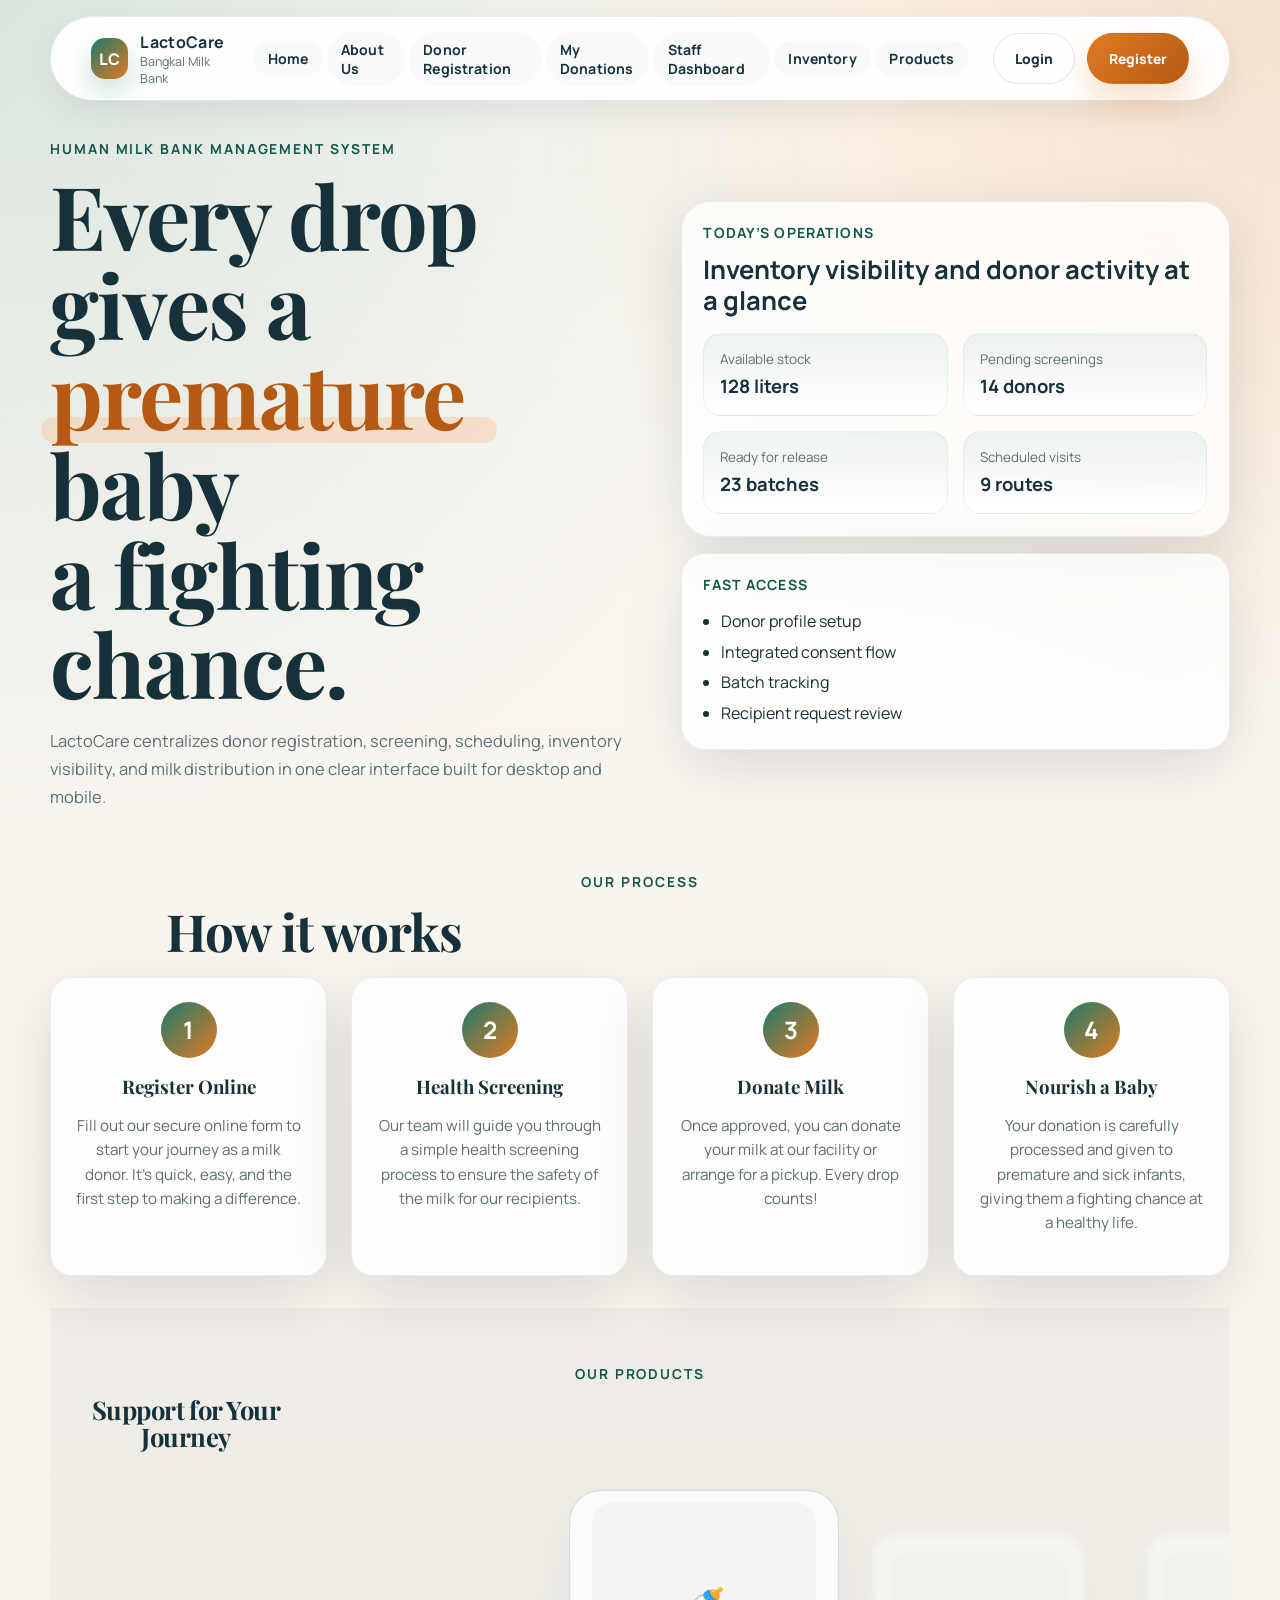
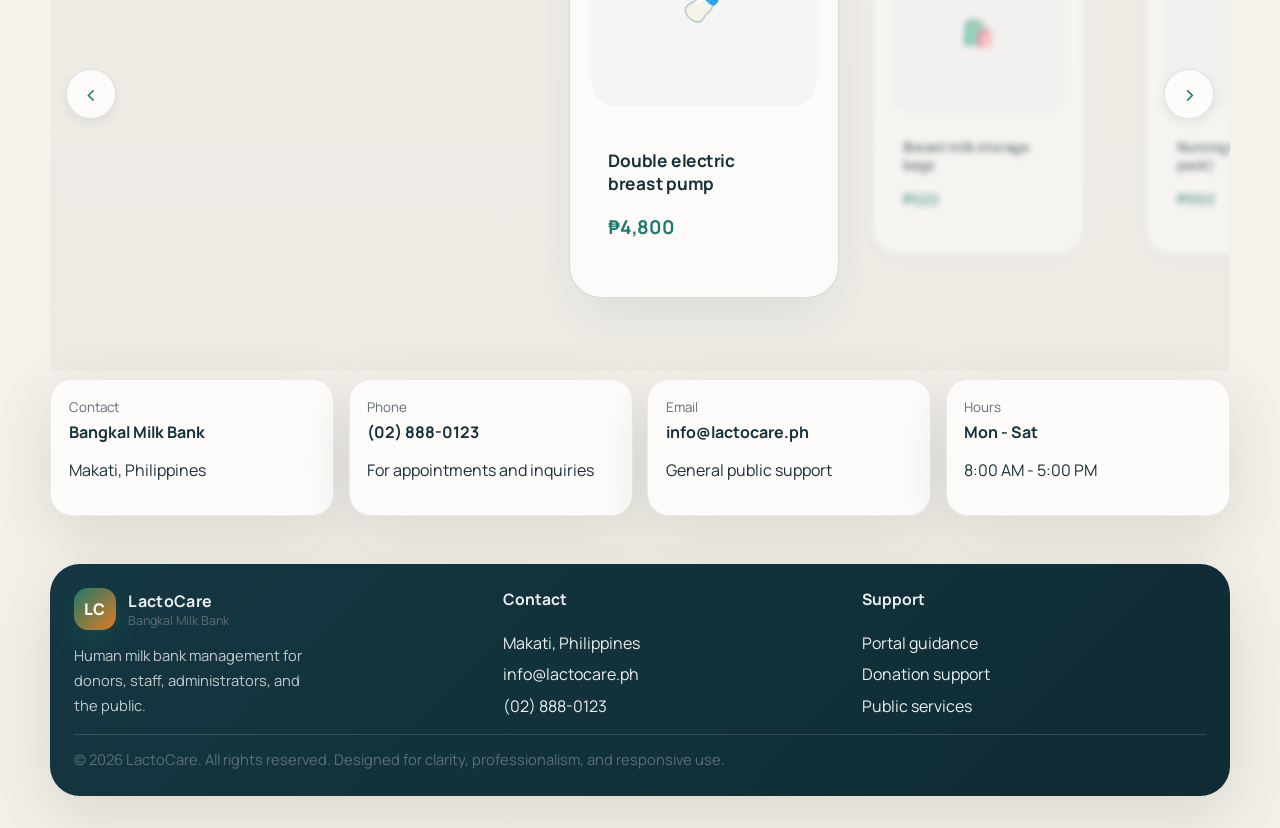
==== commit 7b6c4448: "Did todo.txt 1 & 2 front-end Modified dropdown burger menu, added dynamic parameters, added product " ====
--- a/index.html
+++ b/index.html
@@ -29,7 +29,7 @@
       </button>
 
       <div class="nav-actions">
-        <a class="button button-secondary nav-login" href="register.html">Login</a>
+        <a class="button button-secondary nav-login" href="login.html">Login</a>
         <a class="button button-accent" href="register.html">Register</a>
       </div>
 
@@ -37,7 +37,6 @@
         <a href="index.html">Home</a>
         <a href="about.html">About Us</a>
         <a href="donor.html">Donor Registration</a>
-        <a href="consent.html">Consent Form</a>
         <a href="history.html">My Donations</a>
         <a href="staff.html">Staff Dashboard</a>
         <a href="inventory.html">Inventory</a>
@@ -62,19 +61,19 @@
             <div class="mini-grid">
               <article>
                 <span>Available stock</span>
-                <strong>128 liters</strong>
+                <strong class="count-up" data-value="128">0 liters</strong>
               </article>
               <article>
                 <span>Pending screenings</span>
-                <strong>14 donors</strong>
+                <strong class="count-up" data-value="14">0 donors</strong>
               </article>
               <article>
                 <span>Ready for release</span>
-                <strong>23 batches</strong>
+                <strong class="count-up" data-value="23">0 batches</strong>
               </article>
               <article>
                 <span>Scheduled visits</span>
-                <strong>09 routes</strong>
+                <strong class="count-up" data-value="9">0 routes</strong>
               </article>
             </div>
           </div>
@@ -82,12 +81,110 @@
           <div class="glass-card hero-card hero-card-side">
             <p>Fast access</p>
             <ul>
-              <li>Donor registration</li>
-              <li>Consent form flow</li>
+              <li>Donor profile setup</li>
+              <li>Integrated consent flow</li>
               <li>Batch tracking</li>
               <li>Recipient request review</li>
             </ul>
           </div>
+        </div>
+      </section>
+
+      <section class="how-it-works reveal">
+        <div class="section-heading">
+          <p class="eyebrow">Our Process</p>
+          <h2>How it works</h2>
+        </div>
+        <div class="how-it-works-grid">
+          <article class="how-it-works-step">
+            <div class="how-it-works-icon" aria-hidden="true">1</div>
+            <h3>Register Online</h3>
+            <p>Fill out our secure online form to start your journey as a milk donor. It’s quick, easy, and the first step to making a difference.</p>
+          </article>
+          <article class="how-it-works-step">
+            <div class="how-it-works-icon" aria-hidden="true">2</div>
+            <h3>Health Screening</h3>
+            <p>Our team will guide you through a simple health screening process to ensure the safety of the milk for our recipients.</p>
+          </article>
+          <article class="how-it-works-step">
+            <div class="how-it-works-icon" aria-hidden="true">3</div>
+            <h3>Donate Milk</h3>
+            <p>Once approved, you can donate your milk at our facility or arrange for a pickup. Every drop counts!</p>
+          </article>
+          <article class="how-it-works-step">
+            <div class="how-it-works-icon" aria-hidden="true">4</div>
+            <h3>Nourish a Baby</h3>
+            <p>Your donation is carefully processed and given to premature and sick infants, giving them a fighting chance at a healthy life.</p>
+          </article>
+        </div>
+      </section>
+
+      <section class="product-carousel-section reveal">
+        <div class="section-heading">
+          <p class="eyebrow">Our Products</p>
+          <h2>Support for Your Journey</h2>
+        </div>
+        <div class="product-carousel">
+          <button class="carousel-button side-arrow prev" aria-label="Previous product">&#x2039;</button>
+          <div class="product-carousel-inner">
+            <article class="product-card">
+              <div class="product-image-frame">
+                <div class="product-icon is-peach" aria-hidden="true">🍼</div>
+              </div>
+              <div class="product-card-body">
+                <div class="product-info">
+                  <h3>Double electric breast pump</h3>
+                  <p class="product-price">₱4,800</p>
+                </div>
+                <button class="product-like-button" aria-label="Like this product">
+                  <svg viewBox="0 0 24 24" fill="none" stroke="currentColor" stroke-width="2" stroke-linecap="round" stroke-linejoin="round"><path d="M20.84 4.61a5.5 5.5 0 0 0-7.78 0L12 5.67l-1.06-1.06a5.5 5.5 0 0 0-7.78 7.78l1.06 1.06L12 21.23l7.78-7.78 1.06-1.06a5.5 5.5 0 0 0 0-7.78z"></path></svg>
+                </button>
+              </div>
+            </article>
+            <article class="product-card">
+              <div class="product-image-frame">
+                <div class="product-icon is-sky" aria-hidden="true">🛍️</div>
+              </div>
+              <div class="product-card-body">
+                <div class="product-info">
+                  <h3>Breast milk storage bags</h3>
+                  <p class="product-price">₱520</p>
+                </div>
+                <button class="product-like-button" aria-label="Like this product">
+                  <svg viewBox="0 0 24 24" fill="none" stroke="currentColor" stroke-width="2" stroke-linecap="round" stroke-linejoin="round"><path d="M20.84 4.61a5.5 5.5 0 0 0-7.78 0L12 5.67l-1.06-1.06a5.5 5.5 0 0 0-7.78 7.78l1.06 1.06L12 21.23l7.78-7.78 1.06-1.06a5.5 5.5 0 0 0 0-7.78z"></path></svg>
+                </button>
+              </div>
+            </article>
+            <article class="product-card">
+              <div class="product-image-frame">
+                <div class="product-icon is-lilac" aria-hidden="true">👚</div>
+              </div>
+              <div class="product-card-body">
+                <div class="product-info">
+                  <h3>Nursing bra (2-pack)</h3>
+                  <p class="product-price">₱990</p>
+                </div>
+                <button class="product-like-button" aria-label="Like this product">
+                  <svg viewBox="0 0 24 24" fill="none" stroke="currentColor" stroke-width="2" stroke-linecap="round" stroke-linejoin="round"><path d="M20.84 4.61a5.5 5.5 0 0 0-7.78 0L12 5.67l-1.06-1.06a5.5 5.5 0 0 0-7.78 7.78l1.06 1.06L12 21.23l7.78-7.78 1.06-1.06a5.5 5.5 0 0 0 0-7.78z"></path></svg>
+                </button>
+              </div>
+            </article>
+            <article class="product-card">
+              <div class="product-image-frame">
+                <div class="product-icon is-cream" aria-hidden="true">👩‍🍼</div>
+              </div>
+              <div class="product-card-body">
+                <div class="product-info">
+                  <h3>Wearable hands-free pump</h3>
+                  <p class="product-price">₱6,200</p>
+                </div>
+                <button class="product-like-button" aria-label="Like this product">
+                  <svg viewBox="0 0 24 24" fill="none" stroke="currentColor" stroke-width="2" stroke-linecap="round" stroke-linejoin="round"><path d="M20.84 4.61a5.5 5.5 0 0 0-7.78 0L12 5.67l-1.06-1.06a5.5 5.5 0 0 0-7.78 7.78l1.06 1.06L12 21.23l7.78-7.78 1.06-1.06a5.5 5.5 0 0 0 0-7.78z"></path></svg>
+                </button>
+              </div>
+            </article>
+          </div>
+          <button class="carousel-button side-arrow next" aria-label="Next product">&#x203A;</button>
         </div>
       </section>
 
@@ -149,3 +246,4 @@
   <script src="script.js"></script>
 </body>
 </html>
+
--- a/styles.css
+++ b/styles.css
@@ -13,6 +13,8 @@
   --accent-dark: #b55a14;
   --line: rgba(23, 49, 59, 0.12);
   --shadow: 0 18px 60px rgba(18, 30, 36, 0.12);
+  --shadow-sm: 0 4px 12px rgba(18, 30, 36, 0.08);
+  --shade: rgba(23, 49, 59, 0.03);
   --radius-xl: 30px;
   --radius-lg: 22px;
   --radius-md: 16px;
@@ -998,6 +1000,60 @@
   border-radius: var(--radius-xl);
 }
 
+.how-it-works {
+  padding: 2rem 0;
+}
+
+.section-heading {
+  text-align: center;
+  margin-bottom: 2rem;
+}
+
+.section-heading h2 {
+    font-size: clamp(2.2rem, 5vw, 3rem);
+}
+
+.how-it-works-grid {
+  display: grid;
+  grid-template-columns: repeat(auto-fit, minmax(240px, 1fr));
+  gap: 1.5rem;
+}
+
+.how-it-works-step {
+  text-align: center;
+  padding: 1.5rem;
+  border-radius: var(--radius-lg);
+  background: var(--surface);
+  border: 1px solid rgba(23, 49, 59, 0.08);
+  box-shadow: var(--shadow);
+}
+
+.how-it-works-icon {
+  display: inline-flex;
+  align-items: center;
+  justify-content: center;
+  width: 3.5rem;
+  height: 3.5rem;
+  border-radius: 50%;
+  background: linear-gradient(135deg, var(--primary), var(--accent));
+  color: white;
+  font-size: 1.5rem;
+  font-weight: 700;
+  margin-bottom: 1rem;
+}
+
+.how-it-works-step h3 {
+  margin: 0 0 0.5rem;
+  font-family: "Playfair Display", Georgia, serif;
+}
+
+.how-it-works-step p {
+  color: var(--muted);
+  line-height: 1.6;
+  font-size: 0.95rem;
+}
+
+
 .hero-card-main {
   padding: 1.35rem;
 }
@@ -1189,20 +1245,52 @@
   gap: 1rem;
 }
 
+.facility-grid-wide {
+  grid-template-columns: repeat(3, minmax(0, 1fr));
+}
+
 .facility-card {
   display: flex;
   align-items: center;
   gap: 0.9rem;
+  min-height: 8rem;
+  overflow: hidden;
 }
 
 .facility-img {
   display: grid;
   place-items: center;
-  width: 4rem;
-  height: 4rem;
+  width: 5.5rem;
+  height: 5.5rem;
   border-radius: 16px;
-  font-size: 1.65rem;
+  font-size: 2rem;
+  flex: 0 0 auto;
   box-shadow: inset 0 0 0 1px rgba(23, 49, 59, 0.06);
+  background: rgba(255, 255, 255, 0.5);
+}
+
+.facility-card-screening {
+  background: linear-gradient(180deg, rgba(243, 232, 213, 0.95) 0%, rgba(255, 255, 255, 0.95) 64%);
+}
+
+.facility-card-cold {
+  background: linear-gradient(180deg, rgba(219, 242, 241, 0.96) 0%, rgba(255, 255, 255, 0.95) 64%);
+}
+
+.facility-card-pasteur {
+  background: linear-gradient(180deg, rgba(232, 245, 244, 0.96) 0%, rgba(255, 255, 255, 0.95) 64%);
+}
+
+.facility-card-screening .facility-img {
+  background: rgba(208, 162, 95, 0.14);
+}
+
+.facility-card-cold .facility-img {
+  background: rgba(82, 176, 186, 0.14);
+}
+
+.facility-card-pasteur .facility-img {
+  background: rgba(229, 119, 77, 0.14);
 }
 
 .facility-name,
@@ -1513,6 +1601,99 @@
   gap: 1rem;
 }
 
+.donor-wizard {
+  display: grid;
+  gap: 1rem;
+}
+
+.donor-wizard-header {
+  display: flex;
+  align-items: end;
+  justify-content: space-between;
+  gap: 1rem;
+}
+
+.donor-step-note {
+  margin: 0;
+  max-width: 28ch;
+  color: var(--muted);
+  font-size: 0.9rem;
+  text-align: right;
+}
+
+.donor-wizard-viewport {
+  overflow: hidden;
+  border-radius: var(--radius-lg);
+}
+
+.donor-wizard-track {
+  display: flex;
+  width: 100%;
+  transform: translateX(0);
+  transition: transform 280ms cubic-bezier(0.2, 0.9, 0.2, 1);
+  will-change: transform;
+}
+
+.donor-step-card {
+  flex: 0 0 100%;
+  min-width: 100%;
+  min-height: 100%;
+  display: grid;
+  gap: 1rem;
+  border-radius: 0;
+  box-shadow: none;
+}
+
+.donor-step-card:first-child {
+  border-top-left-radius: var(--radius-lg);
+  border-bottom-left-radius: var(--radius-lg);
+}
+
+.donor-step-card:last-child {
+  border-top-right-radius: var(--radius-lg);
+  border-bottom-right-radius: var(--radius-lg);
+}
+
+.donor-step-card:not(.is-active) {
+  visibility: hidden;
+}
+
+.donor-step .donor-form-grid-block,
+.donor-step .donor-confirm-grid {
+  opacity: 0;
+  transform: translateX(18px);
+  transition: opacity 220ms ease, transform 220ms ease;
+}
+
+.donor-step.is-active .donor-form-grid-block,
+.donor-step.is-active .donor-confirm-grid {
+  opacity: 1;
+  transform: translateX(0);
+}
+
+.donor-wizard-actions {
+  display: flex;
+  width: 100%;
+  justify-self: stretch;
+  justify-content: flex-end;
+  align-items: center;
+  gap: 0.75rem;
+}
+
+.donor-actions-right {
+  display: flex;
+  gap: 0.75rem;
+}
+
+.donor-stepper-progress,
+.donor-step-error,
+.donor-stepper,
+.donor-stepper-header,
+.donor-stepper-viewport,
+.donor-stepper-track {
+  display: none;
+}
+
 .donor-section-head {
   display: flex;
   align-items: flex-start;
@@ -1545,6 +1726,8 @@
 }
 
 .donor-form-grid-block {
+  width: min(100%, 860px);
+  justify-self: center;
   margin-top: 0.2rem;
 }
 
@@ -1555,6 +1738,26 @@
 
 .donor-accept-row {
   margin-top: 0;
+  display: flex !important;
+  align-items: flex-start !important;
+  gap: 12px !important;
+  cursor: pointer;
+  padding: 0.5rem 0;
+}
+
+.donor-accept-row span {
+  font-weight: 700 !important;
+  color: var(--text) !important;
+  font-size: 0.95rem !important;
+  line-height: 1.4 !important;
+}
+
+.donor-accept-row input[type="checkbox"] {
+  width: 20px !important;
+  height: 20px !important;
+  margin: 0 !important;
+  flex-shrink: 0 !important;
+  accent-color: var(--primary);
 }
 
 .donor-form-grid {
@@ -1626,6 +1829,8 @@
 
 .donor-actions {
   display: flex;
+  width: 100%;
+  justify-self: stretch;
   justify-content: flex-end;
   gap: 0.75rem;
 }
@@ -2235,6 +2440,10 @@
   .consent-layout,
   .history-layout,
   .history-summary {
+    grid-template-columns: 1fr;
+  }
+
+  .facility-grid-wide {
     grid-template-columns: 1fr;
   }
 
@@ -2337,6 +2546,20 @@
     flex-direction: column;
   }
 
+  .donor-wizard-header,
+  .donor-wizard-actions {
+    flex-direction: column;
+    align-items: stretch;
+  }
+
+  .donor-step-note {
+    text-align: left;
+  }
+
+  .donor-actions-right {
+    flex-direction: column;
+  }
+
   .donor-actions,
   .consent-actions {
     justify-content: stretch;
@@ -2365,6 +2588,366 @@
   .site-footer {
     grid-template-columns: 1fr;
   }
+}
+
+/* --- Desktop Navigation (Exposed Links) --- */
+@media (min-width: 860px) {
+  .nav-toggle {
+    display: none;
+  }
+
+  .site-header {
+    justify-content: space-between;
+    padding-inline: 2.5rem;
+    height: 85px;
+    background: rgba(255, 255, 255, 0.92);
+    backdrop-filter: blur(15px);
+    border-bottom: 1px solid var(--line);
+    gap: 1.5rem;
+  }
+
+  .site-nav {
+    order: 2;
+    position: static;
+    display: flex !important;
+    background: transparent !important;
+    border: none !important;
+    box-shadow: none !important;
+    flex-direction: row !important;
+    padding: 0 !important;
+    width: auto !important;
+    gap: 0.25rem !important;
+    opacity: 1 !important;
+    transform: none !important;
+    visibility: visible !important;
+    pointer-events: auto !important;
+    align-items: center;
+    margin-right: auto;
+  }
+
+  .site-nav a {
+    width: auto !important;
+    padding: 0.5rem 0.9rem !important;
+    border-radius: 100px !important;
+    font-size: 0.88rem !important;
+    font-weight: 700 !important;
+    color: var(--text) !important;
+    transition: all 0.2s ease;
+    letter-spacing: 0.01em;
+  }
+
+  .site-nav a:hover {
+    background: var(--shade) !important;
+    color: var(--primary) !important;
+    transform: translateY(-1px);
+  }
+
+  .nav-actions {
+    order: 3;
+    display: flex;
+    gap: 0.8rem;
+    align-items: center;
+    margin-left: 0;
+  }
+
+  .nav-actions .button {
+    padding: 0.65rem 1.3rem;
+    font-size: 0.86rem;
+    font-weight: 800;
+    border-radius: 100px;
+    white-space: nowrap;
+  }
+
+  .nav-login {
+    background: transparent;
+    border: 1px solid var(--line);
+  }
+
+  .nav-login:hover {
+    background: white;
+    border-color: var(--primary);
+  }
+}
+
+/* --- Professional Consent Form Layout --- */
+.consent-form-split {
+  display: grid;
+  grid-template-columns: 1.2fr 1fr;
+  gap: 2.5rem;
+  align-items: start;
+}
+
+.eula-container {
+  background: white;
+  border-radius: var(--radius-lg);
+  padding: 1.8rem;
+  border: 1px solid var(--line);
+  max-height: 480px;
+  overflow-y: auto;
+  box-shadow: inset 0 2px 10px rgba(0,0,0,0.02);
+  scrollbar-width: thin;
+  scrollbar-color: var(--primary) transparent;
+}
+
+.eula-container::-webkit-scrollbar {
+  width: 6px;
+}
+
+.eula-container::-webkit-scrollbar-thumb {
+  background: var(--line);
+  border-radius: 10px;
+}
+
+.eula-content {
+  font-size: 0.92rem;
+  line-height: 1.6;
+  color: var(--muted);
+}
+
+.eula-item {
+  margin-bottom: 1.5rem;
+  padding-bottom: 1.2rem;
+  border-bottom: 1px dashed var(--line);
+}
+
+.eula-item:last-child {
+  border-bottom: none;
+  margin-bottom: 0;
+  padding-bottom: 0;
+}
+
+.eula-content h4 {
+  color: var(--primary-dark);
+  margin: 0 0 0.5rem;
+  font-family: "Playfair Display", serif;
+  font-size: 1.1rem;
+  display: flex;
+  align-items: center;
+  gap: 0.6rem;
+}
+
+.eula-content h4::before {
+  content: '';
+  width: 3px;
+  height: 1.1em;
+  background: var(--primary);
+  border-radius: 4px;
+}
+
+.eula-content p {
+  margin: 0;
+}
+
+.donor-confirm-grid {
+  background: white;
+  padding: 2rem;
+  border-radius: var(--radius-xl);
+  border: 1px solid var(--line);
+  box-shadow: 0 15px 45px rgba(18, 87, 77, 0.08);
+  position: sticky;
+  top: 1rem;
+}
+
+@media (max-width: 900px) {
+  .consent-form-split {
+    grid-template-columns: 1fr;
+    gap: 2rem;
+  }
+}
+
+/* --- Product Carousel --- */
+  border-radius: var(--radius-md);
+  border: 1px solid rgba(18, 87, 77, 0.08);
+}
+
+/* --- Navigation & Button Scaling Fix --- */
+@media (min-width: 860px) {
+  .nav-actions .button {
+    padding: 0.75rem 1.6rem;
+    font-size: 0.9rem;
+    font-weight: 700;
+    border-radius: 12px;
+    white-space: nowrap;
+    min-width: 110px;
+    text-align: center;
+    box-shadow: 0 4px 12px rgba(18, 30, 36, 0.05);
+    transition: all 0.3s cubic-bezier(0.4, 0, 0.2, 1);
+    border: 1.5px solid transparent;
+  }
+
+  .nav-login {
+    background: white !important;
+    border-color: var(--line) !important;
+    color: var(--text) !important;
+  }
+
+  .nav-login:hover {
+    border-color: var(--primary) !important;
+    color: var(--primary) !important;
+    background: white !important;
+  }
+
+  .button-accent {
+    background: var(--primary) !important;
+    color: white !important;
+    border-color: var(--primary) !important;
+  }
+
+  .button-accent:hover {
+    background: var(--primary-dark) !important;
+    border-color: var(--primary-dark) !important;
+  }
+}
+.product-carousel-section {
+  padding-block: 3.5rem;
+  overflow: hidden;
+  background: var(--shade);
+}
+
+.product-carousel-section .section-heading h2 {
+  font-size: 1.6rem;
+}
+
+.product-carousel {
+  position: relative;
+  max-width: 1200px;
+  margin: 1.5rem auto 0;
+  padding: 0 4rem;
+}
+
+.product-carousel-inner {
+  display: flex;
+  gap: 1.5rem;
+  transition: transform 0.6s cubic-bezier(0.23, 1, 0.32, 1);
+  padding-block: 2rem;
+}
+
+.product-carousel-inner .product-card {
+  flex: 0 0 250px;
+  background: var(--surface);
+  border-radius: var(--radius-xl);
+  padding: 1.25rem;
+  border: 1px solid var(--line);
+  box-shadow: 0 10px 30px -10px rgba(0,0,0,0.05);
+  transition: all 0.5s ease;
+  filter: blur(4px);
+  opacity: 0.6;
+  transform: scale(0.85);
+  user-select: none;
+}
+
+.product-carousel-inner .product-card.active {
+  filter: blur(0);
+  opacity: 1;
+  transform: scale(1.08);
+  box-shadow: 0 20px 50px -15px rgba(31, 122, 107, 0.15);
+  z-index: 2;
+  border-color: rgba(31, 122, 107, 0.2);
+}
+
+.product-image-frame {
+  aspect-ratio: 1.1;
+  background: var(--shade);
+  border-radius: var(--radius-lg);
+  display: flex;
+  align-items: center;
+  justify-content: center;
+  margin-bottom: 1rem;
+  font-size: 2.8rem;
+  transition: transform 0.5s ease;
+}
+
+.product-card.active .product-image-frame {
+  transform: translateY(-10px);
+}
+
+.product-card-body {
+  display: flex;
+  justify-content: space-between;
+  align-items: flex-end;
+}
+
+.product-info h3 {
+  font-size: 1rem;
+  margin: 0 0 0.15rem;
+}
+
+.product-price {
+  font-weight: 700;
+  color: var(--primary);
+  font-size: 1.1rem;
+}
+
+.product-like-button {
+  background: none;
+  border: none;
+  color: var(--muted);
+  cursor: pointer;
+  padding: 0.5rem;
+  transition: all 0.3s ease;
+}
+
+.product-like-button:hover {
+  color: #ff4b2b;
+  transform: scale(1.1);
+}
+
+.side-arrow {
+  position: absolute;
+  top: 50%;
+  transform: translateY(-50%);
+  width: 50px;
+  height: 50px;
+  border-radius: 50%;
+  background: var(--surface);
+  border: 1px solid var(--line);
+  color: var(--primary);
+  font-size: 1.5rem;
+  display: flex;
+  align-items: center;
+  justify-content: center;
+  cursor: pointer;
+  z-index: 10;
+  box-shadow: var(--shadow-sm);
+  transition: all 0.3s ease;
+}
+
+.side-arrow:hover {
+  background: var(--primary);
+  color: white;
+  box-shadow: 0 10px 20px rgba(31, 122, 107, 0.2);
+}
+
+.side-arrow.prev { left: 1rem; }
+.side-arrow.next { right: 1rem; }
+
+/* --- Interactive Hero & Visuals --- */
+.hero-card {
+  transition: transform 0.4s cubic-bezier(0.175, 0.885, 0.32, 1.275), box-shadow 0.4s ease;
+}
+
+.hero-card:hover {
+  transform: translateY(-8px) scale(1.02);
+  box-shadow: 0 30px 60px -12px rgba(23, 49, 59, 0.12), 0 18px 36px -18px rgba(0, 0, 0, 0.15);
+}
+
+.orange-highlight {
+  position: relative;
+  font-style: normal;
+  color: var(--accent-dark);
+}
+
+.orange-highlight::after {
+  content: '';
+  position: absolute;
+  bottom: 0.1em;
+  left: -0.1em;
+  width: 110%;
+  height: 0.3em;
+  background: #feb47b;
+  opacity: 0.3;
+  z-index: -1;
+  border-radius: 100px;
 }
 
 @media (prefers-reduced-motion: reduce) {
@@ -2385,4 +2968,10 @@
     opacity: 1;
     transform: none;
   }
-}
+
+  .donor-wizard-track,
+  .donor-step .donor-form-grid-block,
+  .donor-step .donor-confirm-grid {
+    transition: none !important;
+  }
+}
